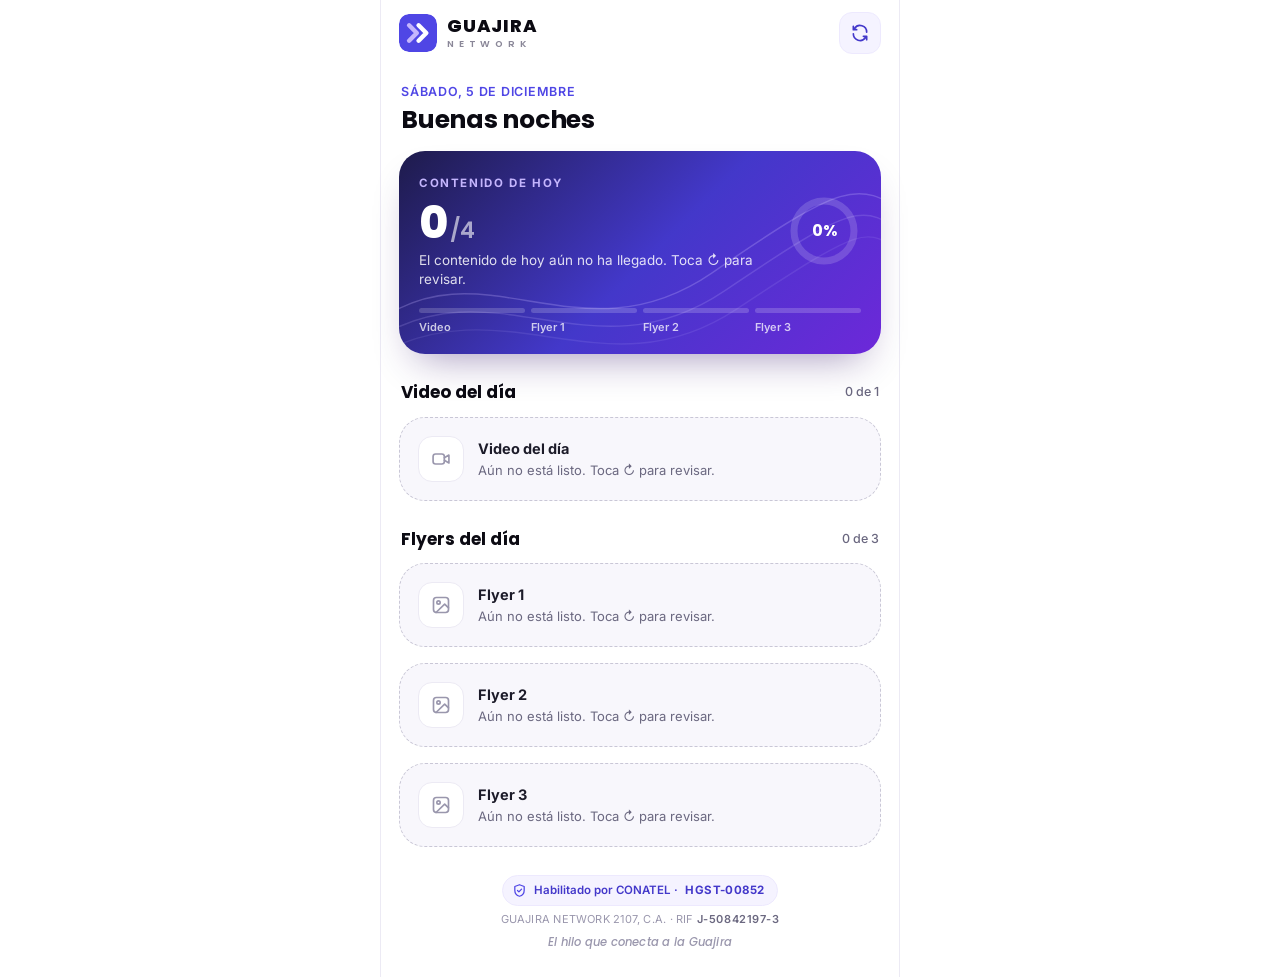
==== index.html @ 4c4a6039 "index.html" ====
<!DOCTYPE html>
<html lang="es">
<head>
<meta charset="utf-8">
<meta name="viewport" content="width=device-width, initial-scale=1, viewport-fit=cover">
<meta name="theme-color" content="#4F46E5">
<meta name="color-scheme" content="light">
<meta name="description" content="Centro de Contenido de Guajira Network: video y flyers del día listos para publicar en WhatsApp.">
<title>Guajira Network · Centro de Contenido</title>
<link rel="manifest" href="manifest.json">
<link rel="icon" type="image/png" href="icons/icon-192.png">
<link rel="apple-touch-icon" href="icons/icon-192.png">
<link rel="preconnect" href="https://fonts.googleapis.com">
<link rel="preconnect" href="https://fonts.gstatic.com" crossorigin>
<link href="https://fonts.googleapis.com/css2?family=Inter:wght@400;500;600;700&family=Poppins:wght@500;600;700;800&display=swap" rel="stylesheet">
<style>
:root{
  --indigo:#4F46E5;--indigo-700:#4338CA;--indigo-900:#1E1B4B;--morado:#6D28D9;
  --lila:#C4B5FD;--lila-50:#F5F3FF;--lila-100:#EDE9FE;--lila-200:#DDD6FE;
  --negro:#0B0A12;--tinta:#1C1B29;--gris:#6B6880;--gris-2:#9A97AD;--gris-3:#C9C7D6;
  --linea:#ECEAF4;--superficie:#F8F7FC;
  --ok:#15803D;--ok-50:#ECFDF3;--ok-200:#BBF7D0;--warn:#B45309;--warn-50:#FFF7E6;--warn-200:#FDE3B5;--err:#DC2626;
  --r-xl:26px;--r-lg:20px;--r-md:14px;
  --sombra:0 1px 2px rgba(17,12,46,.05),0 12px 28px -16px rgba(46,16,101,.22);
  --sombra-2:0 20px 40px -18px rgba(46,16,101,.45);
  --f-display:'Poppins',system-ui,-apple-system,'Segoe UI',Roboto,Arial,sans-serif;
  --f-text:'Inter',system-ui,-apple-system,'Segoe UI',Roboto,Arial,sans-serif;
  --safe-t:env(safe-area-inset-top,0px);--safe-b:env(safe-area-inset-bottom,0px);--ancho:520px;
}
*{box-sizing:border-box;margin:0;padding:0;-webkit-tap-highlight-color:transparent}
body{font-family:var(--f-text);font-size:15px;line-height:1.45;color:var(--tinta);background:#fff;-webkit-font-smoothing:antialiased;overscroll-behavior-y:none}
button{font:inherit;color:inherit;border:0;background:none;cursor:pointer}
img,video{display:block;max-width:100%}
.hidden{display:none!important}
svg.i{width:20px;height:20px;flex:none;fill:none;stroke:currentColor;stroke-width:2;stroke-linecap:round;stroke-linejoin:round}

/* Marca */
.marca{display:flex;align-items:center;gap:10px}
.marca>svg{width:38px;height:38px;flex:none;border-radius:10px}
.marca .wm{display:flex;flex-direction:column;line-height:1}
.marca .wm b{font-family:var(--f-display);font-weight:800;font-size:18px;letter-spacing:.045em;color:var(--negro)}
.marca .wm span{font-family:var(--f-display);font-weight:600;font-size:9.5px;letter-spacing:.5em;color:#8A8798;margin-top:4px}

/* Splash */
#splash{position:fixed;inset:0;display:grid;place-items:center;background:#fff;z-index:90;transition:opacity .35s}
#splash.fuera{opacity:0;pointer-events:none}
#splash .centro{display:flex;flex-direction:column;align-items:center;gap:26px}
#splash svg{width:76px;height:76px;border-radius:20px;box-shadow:var(--sombra-2);animation:latido 1.6s ease-in-out infinite}
.carga{width:120px;height:3px;border-radius:3px;background:var(--lila-100);overflow:hidden;position:relative}
.carga::after{content:"";position:absolute;inset:0;width:40%;border-radius:3px;background:linear-gradient(90deg,var(--indigo),var(--morado));animation:barrido 1.1s ease-in-out infinite}
@keyframes barrido{0%{transform:translateX(-100%)}100%{transform:translateX(260%)}}
@keyframes latido{0%,100%{transform:scale(1)}50%{transform:scale(1.04)}}

/* Shell */
.app{max-width:var(--ancho);margin:0 auto;min-height:100vh;min-height:100dvh;padding-bottom:calc(20px + var(--safe-b))}
.topbar{position:sticky;top:0;z-index:20;display:flex;align-items:center;justify-content:space-between;padding:12px 18px;padding-top:calc(var(--safe-t) + 12px);background:rgba(255,255,255,.88);backdrop-filter:saturate(160%) blur(14px);-webkit-backdrop-filter:saturate(160%) blur(14px);border-bottom:1px solid transparent;transition:border-color .2s}
.topbar.borde{border-bottom-color:var(--linea)}
.refrescar{width:42px;height:42px;border-radius:13px;display:grid;place-items:center;background:var(--lila-50);border:1px solid var(--lila-100);color:var(--indigo-700)}
.refrescar.girando svg{animation:giro .8s linear infinite}
.vista{padding:6px 18px 0}
.saludo{padding:10px 2px 16px}
.saludo .fecha{font-size:12.5px;font-weight:600;color:var(--indigo);letter-spacing:.06em;text-transform:uppercase}
.saludo h2{font-family:var(--f-display);font-weight:700;font-size:25px;line-height:1.2;color:var(--negro);margin-top:4px;letter-spacing:-.01em}
.sec-h{display:flex;align-items:center;justify-content:space-between;gap:12px;margin:26px 2px 12px}
.sec-h h3{font-family:var(--f-display);font-weight:700;font-size:17px;color:var(--negro)}
.sec-h small{font-size:12.5px;color:var(--gris);font-weight:500}

/* Píldoras */
.pill{display:inline-flex;align-items:center;gap:5px;height:26px;padding:0 10px;border-radius:999px;font-size:11.5px;font-weight:700;letter-spacing:.02em;white-space:nowrap}
.pill svg.i{width:13px;height:13px;stroke-width:2.6}
.pill.ok{background:var(--ok-50);color:var(--ok)}
.pill.pend{background:var(--warn-50);color:var(--warn)}

/* Hero */
.hero{position:relative;overflow:hidden;border-radius:var(--r-xl);padding:20px 20px 18px;color:#fff;background:linear-gradient(135deg,var(--indigo-900) 0%,var(--indigo-700) 52%,var(--morado) 100%);box-shadow:var(--sombra-2)}
.hero .hilos{position:absolute;inset:0;width:100%;height:100%;color:var(--lila);opacity:.28;pointer-events:none}
.hero-fila{position:relative;display:flex;align-items:center;justify-content:space-between;gap:16px}
.eyebrow{font-size:11.5px;font-weight:700;letter-spacing:.14em;text-transform:uppercase;color:var(--lila)}
.hero-num{display:block;font-family:var(--f-display);font-weight:800;font-size:44px;line-height:1;margin-top:8px;letter-spacing:-.02em}
.hero-num span{font-size:22px;font-weight:600;color:rgba(255,255,255,.6);margin-left:3px}
.hero-txt{display:block;font-size:13.5px;color:rgba(255,255,255,.85);margin-top:6px}
.anillo{width:74px;height:74px;flex:none;position:relative}
.anillo svg{width:100%;height:100%;transform:rotate(-90deg)}
.anillo circle{fill:none;stroke-width:7}
.anillo .base{stroke:rgba(255,255,255,.16)}
.anillo .prog{stroke:#fff;stroke-linecap:round;transition:stroke-dashoffset .6s cubic-bezier(.2,.8,.2,1)}
.anillo b{position:absolute;inset:0;display:grid;place-items:center;font-family:var(--f-display);font-size:16px;font-weight:700}
.segmentos{position:relative;display:grid;grid-template-columns:repeat(4,1fr);gap:6px;margin-top:18px}
.seg{display:flex;flex-direction:column;gap:7px}
.seg i{height:5px;border-radius:5px;background:rgba(255,255,255,.18)}
.seg.pend i{background:rgba(255,255,255,.55)}
.seg.ok i{background:#fff}
.seg span{font-size:11px;font-weight:600;color:rgba(255,255,255,.75);display:flex;align-items:center;gap:4px}
.seg.ok span{color:#fff}
.seg svg.i{width:12px;height:12px;stroke-width:3}

.aviso{display:flex;gap:11px;align-items:flex-start;margin-top:14px;padding:13px 14px;border-radius:var(--r-md);background:var(--warn-50);border:1px solid var(--warn-200);color:#7C4A03;font-size:13px}
.aviso svg.i{color:var(--warn);width:19px;height:19px;margin-top:1px}
.aviso b{display:block;color:#5C3702;font-size:13.5px}

/* Piezas */
.pieza{background:#fff;border:1px solid var(--linea);border-radius:var(--r-xl);box-shadow:var(--sombra);overflow:hidden}
.pieza+.pieza,.vacia+.pieza,.pieza+.vacia,.vacia+.vacia{margin-top:16px}
.pieza-h{display:flex;align-items:center;justify-content:space-between;gap:10px;padding:12px 14px 12px 16px;border-bottom:1px solid var(--linea)}
.pieza-h .tag{display:inline-flex;align-items:center;gap:8px;font-family:var(--f-display);font-weight:700;font-size:14.5px;color:var(--negro)}
.pieza-h .tag svg.i{width:17px;height:17px;color:var(--indigo)}
.pieza-h .tag>span{display:flex;flex-direction:column;line-height:1.2}
.pieza-h .tag small{font-family:var(--f-text);font-weight:500;font-size:11.5px;color:var(--gris-2);margin-top:2px}
.media{position:relative;display:block;width:100%;background:var(--superficie);cursor:zoom-in;overflow:hidden;aspect-ratio:4/5}
.media.video{background:radial-gradient(120% 90% at 50% 0%,#2A2550 0%,var(--negro) 70%)}
.media .marco{position:absolute;inset:0;display:flex;align-items:center;justify-content:center}
.media.flyer img{width:100%;height:100%;object-fit:contain}
.media.video .marco{padding:16px}
.media.video video{height:100%;width:auto;max-width:100%;aspect-ratio:9/16;object-fit:cover;border-radius:14px;box-shadow:0 16px 40px -14px rgba(0,0,0,.8);background:#000}
.media .play{position:absolute;left:50%;top:50%;transform:translate(-50%,-50%);width:66px;height:66px;border-radius:50%;display:grid;place-items:center;background:rgba(255,255,255,.18);backdrop-filter:blur(10px);-webkit-backdrop-filter:blur(10px);border:1.5px solid rgba(255,255,255,.45)}
.media .play svg{width:26px;height:26px;fill:#fff;margin-left:4px}
.cuerpo{padding:16px}
.texto-sug{display:flex;gap:12px;align-items:flex-start;padding:12px 12px 12px 14px;border-radius:var(--r-md);background:var(--superficie);border:1px solid var(--linea);margin-bottom:14px}
.texto-sug div{flex:1;min-width:0}
.texto-sug small{display:block;font-size:10.5px;font-weight:700;letter-spacing:.12em;text-transform:uppercase;color:var(--gris-2);margin-bottom:3px}
.texto-sug p{font-size:13.5px;white-space:pre-line;display:-webkit-box;-webkit-line-clamp:2;-webkit-box-orient:vertical;overflow:hidden}
.texto-sug button{flex:none;display:inline-flex;align-items:center;gap:5px;height:32px;padding:0 10px;border-radius:9px;background:#fff;border:1px solid var(--linea);font-size:12.5px;font-weight:600;color:var(--indigo)}
.texto-sug button svg.i{width:15px;height:15px}
.calidad{display:flex;align-items:center;gap:6px;margin-top:10px;font-size:11.5px;color:var(--gris-2);justify-content:center}
.calidad svg.i{width:14px;height:14px;color:var(--ok)}
.vacia{display:flex;align-items:center;gap:14px;padding:18px;border:1.5px dashed var(--gris-3);border-radius:var(--r-xl);background:var(--superficie)}
.vacia .ic{width:46px;height:46px;flex:none;border-radius:14px;display:grid;place-items:center;background:#fff;border:1px solid var(--linea);color:var(--gris-2)}
.vacia strong{display:block;font-size:14.5px}
.vacia p{font-size:13px;color:var(--gris);margin-top:2px}

/* Botones */
.btn{display:inline-flex;align-items:center;justify-content:center;gap:9px;height:50px;padding:0 16px;border-radius:var(--r-md);font-weight:600;font-size:15px;transition:transform .12s,opacity .2s;white-space:nowrap;user-select:none}
.btn:active{transform:scale(.98)}
.btn[disabled]{opacity:.6;pointer-events:none}
.btn-wa{width:100%;background:linear-gradient(135deg,var(--indigo) 0%,var(--morado) 100%);color:#fff;box-shadow:0 10px 22px -12px rgba(79,70,229,.8)}
.btn-wa .wa{width:22px;height:22px;border-radius:50%;background:#fff;display:grid;place-items:center}
.btn-wa .wa svg{width:14px;height:14px;fill:#25D366}
.btn-sec{background:#fff;border:1.5px solid var(--linea);height:46px;font-size:14px}
.btn-sec svg.i{width:18px;height:18px;color:var(--indigo)}
.btn-ok{background:var(--ok-50);border-color:var(--ok-200);color:var(--ok)}
.btn-ok svg.i{color:var(--ok)}
.acciones-sec{display:grid;grid-template-columns:1fr 1fr;gap:10px;margin-top:10px}
.giro{width:18px;height:18px;border:2.5px solid currentColor;border-right-color:transparent;border-radius:50%;animation:giro .7s linear infinite}
@keyframes giro{to{transform:rotate(360deg)}}

/* Pie legal */
.legal{text-align:center;padding:28px 8px 6px;display:flex;flex-direction:column;align-items:center;gap:6px}
.conatel{display:inline-flex;align-items:center;gap:7px;padding:6px 12px 6px 9px;border-radius:999px;background:var(--lila-50);border:1px solid var(--lila-100);color:var(--indigo-700);font-size:11.5px;font-weight:600}
.conatel svg.i{width:15px;height:15px;color:var(--indigo)}
.conatel b{font-weight:700;letter-spacing:.04em}
.legal p{font-size:11px;color:var(--gris-2);letter-spacing:.02em}
.legal p b{color:var(--gris);font-weight:600;letter-spacing:.05em}
.legal .slogan{font-family:var(--f-display);font-style:italic;font-weight:500;font-size:11.5px}

/* Visor */
.visor{position:fixed;inset:0;z-index:60;background:#05040A;display:flex;flex-direction:column}
.visor-top{display:flex;align-items:center;gap:12px;padding:12px 14px;padding-top:calc(var(--safe-t) + 12px);color:#fff}
.visor-top button{width:42px;height:42px;border-radius:12px;display:grid;place-items:center;background:rgba(255,255,255,.1)}
.visor-top strong{display:block;font-size:15px;font-weight:600}
.visor-top span{font-size:12px;color:rgba(255,255,255,.6)}
.visor-media{flex:1;min-height:0;display:grid;place-items:center;padding:6px 14px}
.visor-media img,.visor-media video{max-width:100%;max-height:100%;border-radius:14px;object-fit:contain}
.visor-acc{padding:14px 16px calc(var(--safe-b) + 16px);display:flex;flex-direction:column;max-width:var(--ancho);width:100%;margin:0 auto}
.visor-acc .btn-sec{background:rgba(255,255,255,.08);border-color:rgba(255,255,255,.14);color:#fff}
.visor-acc .btn-sec svg.i{color:var(--lila)}
.visor-acc .btn-ok{background:rgba(22,163,74,.16);border-color:rgba(74,222,128,.35);color:#86EFAC}
.visor-acc .btn-ok svg.i{color:#86EFAC}

/* Toast */
.toast{position:fixed;left:50%;bottom:calc(var(--safe-b) + 24px);transform:translate(-50%,20px);z-index:80;width:calc(100% - 32px);max-width:440px;display:flex;align-items:center;gap:12px;padding:13px 14px 13px 16px;border-radius:16px;background:var(--negro);color:#fff;font-size:13.5px;line-height:1.4;box-shadow:0 20px 40px -14px rgba(0,0,0,.5);opacity:0;pointer-events:none;transition:opacity .25s,transform .25s}
.toast.ver{opacity:1;transform:translate(-50%,0);pointer-events:auto}
.toast.alto{bottom:calc(var(--safe-b) + 170px)}
.toast .ic{width:28px;height:28px;flex:none;border-radius:9px;display:grid;place-items:center;background:rgba(196,181,253,.16);color:var(--lila)}
.toast.error .ic{background:rgba(248,113,113,.16);color:#FCA5A5}
.toast .ic svg.i{width:16px;height:16px}
.toast p{flex:1}
.toast button{flex:none;height:34px;padding:0 12px;border-radius:10px;background:#fff;color:var(--negro);font-weight:700;font-size:12.5px}
@media (min-width:560px){.app{border-left:1px solid var(--linea);border-right:1px solid var(--linea)}}
</style>
</head>
<body>

<div id="splash"><div class="centro"><span id="splashLogo"></span><div class="carga"></div></div></div>

<section id="app" class="app">
  <header class="topbar" id="topbar"><div id="topMarca"></div><button class="refrescar" id="btnRefrescar" data-action="refrescar" aria-label="Actualizar"><svg class="i"><use href="#i-cambiar"/></svg></button></header>
  <main id="vista" class="vista"></main>
</section>

<div id="visor" class="visor hidden" role="dialog" aria-modal="true"></div>
<div id="toast" class="toast" role="status" aria-live="polite"></div>

<svg width="0" height="0" style="position:absolute" aria-hidden="true">
  <symbol id="i-descargar" viewBox="0 0 24 24"><path d="M12 4v12M7 11l5 5 5-5"/><path d="M4 15v3a3 3 0 0 0 3 3h10a3 3 0 0 0 3-3v-3"/></symbol>
  <symbol id="i-copiar" viewBox="0 0 24 24"><rect x="8" y="8" width="13" height="13" rx="3"/><path d="M16 8V6a3 3 0 0 0-3-3H6a3 3 0 0 0-3 3v7a3 3 0 0 0 3 3h2"/></symbol>
  <symbol id="i-check" viewBox="0 0 24 24"><path d="m5 12.5 4.5 4.5L19 7.5"/></symbol>
  <symbol id="i-check-c" viewBox="0 0 24 24"><circle cx="12" cy="12" r="9"/><path d="m8 12.3 2.8 2.8L16.2 9.6"/></symbol>
  <symbol id="i-circulo" viewBox="0 0 24 24"><circle cx="12" cy="12" r="9"/></symbol>
  <symbol id="i-video" viewBox="0 0 24 24"><rect x="2.5" y="6" width="13.5" height="12" rx="3"/><path d="m16 10.5 5.5-3.2v9.4L16 13.5"/></symbol>
  <symbol id="i-imagen" viewBox="0 0 24 24"><rect x="3" y="3" width="18" height="18" rx="3.5"/><circle cx="9" cy="9" r="2"/><path d="m21 15.5-4.6-4.6L6 21"/></symbol>
  <symbol id="i-x" viewBox="0 0 24 24"><path d="M6 6l12 12M18 6 6 18"/></symbol>
  <symbol id="i-escudo" viewBox="0 0 24 24"><path d="M12 2.8 4.5 5.6v5.8c0 4.7 3.2 8.6 7.5 9.8 4.3-1.2 7.5-5.1 7.5-9.8V5.6L12 2.8Z"/><path d="m8.8 12 2.2 2.2 4.3-4.4"/></symbol>
  <symbol id="i-cambiar" viewBox="0 0 24 24"><path d="M20 11a8 8 0 0 0-14.6-4.5L4 8M4 4v4h4M4 13a8 8 0 0 0 14.6 4.5L20 16M20 20v-4h-4"/></symbol>
  <symbol id="i-alerta" viewBox="0 0 24 24"><path d="M12 3.5 2.5 20h19L12 3.5Z"/><path d="M12 10v4.5M12 17.4v.2"/></symbol>
  <symbol id="i-hd" viewBox="0 0 24 24"><rect x="3" y="5" width="18" height="14" rx="3"/><path d="M7 9v6M7 12h3.5M10.5 9v6M14 9v6h1.5a3 3 0 0 0 0-6H14Z"/></symbol>
</svg>

<script>
/* ═══════════════════════════════════════════════════════════════════════════
   GUAJIRA NETWORK · CENTRO DE CONTENIDO
   Cada día sube a la carpeta  contenido/  (junto a este index.html) estos archivos,
   SIEMPRE con el mismo nombre, para que reemplacen a los del día anterior:

       video.mp4     → video del día
       flyer1.jpg    → flyer 1   (también vale .png)
       flyer2.jpg    → flyer 2
       flyer3.jpg    → flyer 3
       texto.txt     → (opcional) texto para la descripción del estado

   La app los muestra tal cual y los descarga/comparte en su calidad ORIGINAL.
   ═══════════════════════════════════════════════════════════════════════════ */
const CARPETA = "contenido/";
const TZ = "America/Caracas";
const EMPRESA = { razon: "GUAJIRA NETWORK 2107, C.A.", rif: "J-50842197-3", conatel: "HGST-00852", slogan: "El hilo que conecta a la Guajira" };
const SLOTS = [
  { id: "video",  tipo: "video", nombre: "Video del día", corto: "Video",   archivos: ["video.mp4", "video.MP4", "video.mov"] },
  { id: "flyer1", tipo: "flyer", nombre: "Flyer 1",       corto: "Flyer 1", archivos: ["flyer1.jpg", "flyer1.jpeg", "flyer1.png", "flyer1.JPG", "flyer1.PNG"] },
  { id: "flyer2", tipo: "flyer", nombre: "Flyer 2",       corto: "Flyer 2", archivos: ["flyer2.jpg", "flyer2.jpeg", "flyer2.png", "flyer2.JPG", "flyer2.PNG"] },
  { id: "flyer3", tipo: "flyer", nombre: "Flyer 3",       corto: "Flyer 3", archivos: ["flyer3.jpg", "flyer3.jpeg", "flyer3.png", "flyer3.JPG", "flyer3.PNG"] }
];
const TEXTO_BASE =
`🌐 *Guajira Network*
_El hilo que conecta a la Guajira_

📲 Atención al cliente: 0424-4825404
🛠️ Soporte e instalación: 0414-3666377
📍 San Rafael de El Moján
📸 IG: @guajiranetwork`;

/* ───────── Marca ───────── */
const LOGO = (s = 38) => `<svg width="${s}" height="${s}" viewBox="0 0 64 64" role="img" aria-label="Guajira Network"><rect width="64" height="64" rx="16" fill="#4F46E5"/><path d="M17 19l13 13-13 13" fill="none" stroke="#C4B5FD" stroke-width="7.5" stroke-linecap="round" stroke-linejoin="round"/><path d="M33 19l13 13-13 13" fill="none" stroke="#FFFFFF" stroke-width="7.5" stroke-linecap="round" stroke-linejoin="round"/></svg>`;
const MARCA = () => `<div class="marca">${LOGO()}<div class="wm"><b>GUAJIRA</b><span>NETWORK</span></div></div>`;
const HILOS = `<svg class="hilos" viewBox="0 0 400 200" preserveAspectRatio="none" aria-hidden="true"><g fill="none" stroke="currentColor" stroke-width="1.4"><path d="M-20 170C70 90 150 210 260 120S380 30 420 60"/><path d="M-20 186C80 110 160 226 270 138S384 52 420 82" opacity=".7"/><path d="M-20 202C90 130 170 242 280 156S388 74 420 104" opacity=".45"/></g></svg>`;
const ic = n => `<svg class="i"><use href="#i-${n}"/></svg>`;
const LEGAL = `<footer class="legal"><span class="conatel">${ic("escudo")}Habilitado por CONATEL · <b>${EMPRESA.conatel}</b></span><p>${EMPRESA.razon} · RIF <b>${EMPRESA.rif}</b></p><p class="slogan">${EMPRESA.slogan}</p></footer>`;
const WA = `<span class="wa"><svg viewBox="0 0 24 24"><path d="M12 2a10 10 0 0 0-8.6 15.1L2 22l5-1.3A10 10 0 1 0 12 2Zm5.8 14.1c-.2.7-1.4 1.3-2 1.4-.5.1-1.2.1-1.9-.1a17 17 0 0 1-1.7-.6 13.4 13.4 0 0 1-5.1-4.5c-.4-.5-1-1.5-1-2.8 0-1.3.7-2 1-2.3.2-.3.5-.3.7-.3h.5c.2 0 .4 0 .6.5l.8 2c.1.2.1.4 0 .5l-.3.5-.4.4c-.1.1-.3.3-.1.6.2.3.7 1.2 1.6 2a7.3 7.3 0 0 0 2.3 1.4c.3.1.5.1.6-.1l.9-1.1c.2-.3.4-.2.6-.1l1.9.9c.3.1.5.2.5.3.1.1.1.7-.1 1.3Z"/></svg></span>`;

/* ───────── Utilidades ───────── */
const $ = s => document.querySelector(s);
const esc = s => String(s ?? "").replace(/[&<>"']/g, c => ({ "&": "&amp;", "<": "&lt;", ">": "&gt;", '"': "&quot;", "'": "&#39;" }[c]));
const waFormato = t => esc(t).replace(/\*([^*\n]+)\*/g, "<b>$1</b>").replace(/(^|\s)_([^_\n]+)_/g, "$1<i>$2</i>");
const cap = s => s ? s[0].toUpperCase() + s.slice(1) : s;
const diaDe = d => new Intl.DateTimeFormat("en-CA", { timeZone: TZ, year: "numeric", month: "2-digit", day: "2-digit" }).format(d);
const hoyISO = () => diaDe(new Date());
const fechaLarga = d => cap(new Intl.DateTimeFormat("es-VE", { timeZone: TZ, weekday: "long", day: "numeric", month: "long" }).format(d));
const hora = ms => new Intl.DateTimeFormat("es-VE", { timeZone: TZ, hour: "numeric", minute: "2-digit" }).format(new Date(ms));
const horaTZ = () => Number(new Intl.DateTimeFormat("en-US", { timeZone: TZ, hour: "numeric", hourCycle: "h23" }).format(new Date()));
const saludo = () => { const h = horaTZ(); return h < 12 ? "Buenos días" : h < 19 ? "Buenas tardes" : "Buenas noches"; };
const dur = s => s ? Math.floor(s / 60) + ":" + String(Math.round(s % 60)).padStart(2, "0") : "";
const peso = b => !b ? "" : b > 1048576 ? (b / 1048576).toFixed(1).replace(".", ",") + " MB" : Math.round(b / 1024) + " KB";

/* ───────── Estado ───────── */
const S = { dia: hoyISO(), piezas: {}, texto: TEXTO_BASE, cargando: false, ocupado: {}, visor: null, listo: false };

/* "Publicado" se guarda en el teléfono solo por hoy; si subes un archivo nuevo, vuelve a "por publicar" */
const claveDia = () => "gn_publicado_" + S.dia;
const leerPub = () => { try { return JSON.parse(localStorage.getItem(claveDia())) || {}; } catch { return {}; } };
function guardarPub(m) { try { Object.keys(localStorage).filter(k => k.startsWith("gn_publicado_") && k !== claveDia()).forEach(k => localStorage.removeItem(k)); localStorage.setItem(claveDia(), JSON.stringify(m)); } catch {} }
const firma = p => p ? `${p.archivo}|${p.modificado || ""}|${p.bytes || ""}` : "";
const publicadoEn = p => { const r = leerPub()[p.slot]; return r && r.firma === firma(p) ? r.t : null; };

/* ───────── Carga del contenido ───────── */
async function buscarArchivo(slot) {
  const v = Date.now();
  for (const nombre of slot.archivos) {
    const url = `${CARPETA}${nombre}?v=${v}`;
    try {
      const r = await fetch(url, { method: "HEAD", cache: "no-store" });
      if (!r.ok) continue;
      const lm = r.headers.get("last-modified"), len = r.headers.get("content-length");
      return { slot: slot.id, tipo: slot.tipo, archivo: nombre, url, mime: r.headers.get("content-type") || "", modificado: lm ? Date.parse(lm) : null, bytes: len ? +len : null };
    } catch {}
  }
  return null;
}
async function cargar(aviso) {
  if (S.cargando) return; S.cargando = true; $("#btnRefrescar").classList.add("girando");
  S.dia = hoyISO();
  const [piezas, texto] = await Promise.all([
    Promise.all(SLOTS.map(buscarArchivo)),
    fetch(`${CARPETA}texto.txt?v=${Date.now()}`, { cache: "no-store" }).then(r => r.ok ? r.text() : "").catch(() => "")
  ]);
  const antes = SLOTS.map(s => firma(S.piezas[s.id])).join();
  S.piezas = Object.fromEntries(SLOTS.map((s, i) => [s.id, piezas[i]]));
  S.texto = texto.trim() || TEXTO_BASE;
  S.cargando = false; $("#btnRefrescar").classList.remove("girando");
  const cambio = antes !== SLOTS.map(s => firma(S.piezas[s.id])).join();
  if (cambio || !S.listo) render();
  if (aviso) toast(cambio ? "Hay contenido nuevo." : "Ya tienes lo más reciente.");
  if (!S.listo) { S.listo = true; $("#splash").classList.add("fuera"); }
}

/* ───────── Render ───────── */
function render() {
  const p = S.piezas, disp = SLOTS.filter(s => p[s.id]), pub = disp.filter(s => publicadoEn(p[s.id]));
  const circ = 2 * Math.PI * 30, off = circ * (1 - pub.length / 4);
  // ¿El contenido es de hoy? (según la fecha en que se subió)
  const fechas = disp.map(s => p[s.id].modificado).filter(Boolean);
  const ultima = fechas.length ? Math.max(...fechas) : null;
  const viejo = ultima && diaDe(new Date(ultima)) < S.dia;
  const msg = !disp.length ? "El contenido de hoy aún no ha llegado. Toca ↻ para revisar."
    : pub.length === 4 ? "¡Todo publicado! Excelente trabajo."
    : disp.length < 4 ? `${disp.length} de 4 piezas disponibles`
    : `Faltan ${4 - pub.length} por publicar en los estados`;
  $("#vista").innerHTML = `
    <div class="saludo"><p class="fecha">${fechaLarga(new Date())}</p><h2>${saludo()}</h2></div>
    <section class="hero">${HILOS}
      <div class="hero-fila"><div><span class="eyebrow">Contenido de hoy</span><strong class="hero-num">${pub.length}<span>/4</span></strong><span class="hero-txt">${msg}</span></div>
      <div class="anillo"><svg viewBox="0 0 74 74"><circle class="base" cx="37" cy="37" r="30"/><circle class="prog" cx="37" cy="37" r="30" stroke-dasharray="${circ}" stroke-dashoffset="${off}"/></svg><b>${Math.round(pub.length / 4 * 100)}%</b></div></div>
      <div class="segmentos">${SLOTS.map(s => { const st = p[s.id] ? (publicadoEn(p[s.id]) ? "ok" : "pend") : ""; return `<div class="seg ${st}"><i></i><span>${st === "ok" ? ic("check") : ""}${s.corto}</span></div>`; }).join("")}</div>
    </section>
    ${viejo ? `<div class="aviso">${ic("alerta")}<div><b>Todavía no llega el contenido de hoy</b>Esto se subió el ${fechaLarga(new Date(ultima)).toLowerCase()}. Toca ↻ en un rato para revisar.</div></div>` : ""}
    <div class="sec-h"><h3>Video del día</h3><small>${p.video ? "1 de 1" : "0 de 1"}</small></div>
    ${p.video ? pieza(p.video) : vacia(SLOTS[0])}
    <div class="sec-h"><h3>Flyers del día</h3><small>${SLOTS.slice(1).filter(s => p[s.id]).length} de 3</small></div>
    ${SLOTS.slice(1).map(s => p[s.id] ? pieza(p[s.id]) : vacia(s)).join("")}
    ${LEGAL}`;
  // Medidas reales (para mostrar resolución y duración)
  document.querySelectorAll("[data-medir]").forEach(el => {
    const id = el.dataset.medir, set = () => { const pz = S.piezas[id]; if (!pz) return; const w = el.naturalWidth || el.videoWidth, h = el.naturalHeight || el.videoHeight; if (w) { pz.ancho = w; pz.alto = h; } if (el.duration) pz.duracion = el.duration; const m = document.getElementById("meta-" + id); if (m) m.textContent = metaTexto(pz); if (pz.tipo === "flyer" && w) el.closest(".media").style.aspectRatio = Math.max(w / h, .8); };
    if (el.tagName === "IMG") { el.complete ? set() : el.addEventListener("load", set, { once: true }); }
    else { const vista = () => { set(); if (el.currentTime < .1 && el.duration) el.currentTime = Math.min(2.6, el.duration / 3); }; el.readyState >= 1 ? vista() : el.addEventListener("loadedmetadata", vista, { once: true }); }
  });
}
const metaTexto = p => [p.ancho ? `${p.ancho}×${p.alto}` : "", p.duracion ? dur(p.duracion) : "", peso(p.bytes)].filter(Boolean).join(" · ");
function pieza(p) {
  const s = SLOTS.find(x => x.id === p.slot), t = publicadoEn(p), ocup = S.ocupado[p.slot];
  const media = p.tipo === "video"
    ? `<video data-medir="${p.slot}" src="${esc(p.url)}#t=2.6" muted playsinline preload="metadata"></video><span class="play"><svg viewBox="0 0 24 24"><path d="M7 4.5v15l13-7.5z"/></svg></span>`
    : `<img data-medir="${p.slot}" src="${esc(p.url)}" alt="${s.nombre}">`;
  return `<article class="pieza">
    <div class="pieza-h"><span class="tag">${ic(p.tipo === "video" ? "video" : "imagen")}<span>${p.tipo === "video" ? "Video" : s.nombre}<small id="meta-${p.slot}">${metaTexto(p)}</small></span></span>
      ${t ? `<span class="pill ok">${ic("check")}Publicado · ${hora(t)}</span>` : `<span class="pill pend">Por publicar</span>`}</div>
    <div class="media ${p.tipo}" data-action="ver" data-slot="${p.slot}" role="button" aria-label="Ver ${s.nombre} en grande"><div class="marco">${media}</div></div>
    <div class="cuerpo">
      <div class="texto-sug"><div><small>Texto para el estado</small><p>${waFormato(S.texto)}</p></div><button data-action="copiar">${ic("copiar")}Copiar</button></div>
      ${botones(p, ocup, t)}
      <p class="calidad">${ic("hd")}Se descarga en calidad original, sin compresión</p>
    </div></article>`;
}
const botones = (p, ocup, t) => `<button class="btn btn-wa" data-action="compartir" data-slot="${p.slot}" ${ocup ? "disabled" : ""}>${ocup === "compartir" ? `<span class="giro"></span>Preparando ${p.tipo === "video" ? "video" : "imagen"}…` : `${WA}Compartir en WhatsApp`}</button>
  <div class="acciones-sec"><button class="btn btn-sec" data-action="descargar" data-slot="${p.slot}" ${ocup ? "disabled" : ""}>${ocup === "descargar" ? `<span class="giro"></span>Descargando…` : `${ic("descargar")}Descargar`}</button>
  <button class="btn btn-sec ${t ? "btn-ok" : ""}" data-action="publicado" data-slot="${p.slot}">${ic(t ? "check-c" : "circulo")}${t ? "Publicado" : "Marcar publicado"}</button></div>`;
const vacia = s => `<div class="vacia"><span class="ic">${ic(s.tipo === "video" ? "video" : "imagen")}</span><div><strong>${s.nombre}</strong><p>Aún no está listo. Toca ↻ para revisar.</p></div></div>`;

/* ───────── Acciones ───────── */
async function copiarTexto(t) {
  try { await navigator.clipboard.writeText(t); return true; }
  catch { const a = document.createElement("textarea"); a.value = t; a.style.cssText = "position:fixed;opacity:0"; document.body.appendChild(a); a.select(); let ok = false; try { ok = document.execCommand("copy"); } catch {} a.remove(); return ok; }
}
/* Descarga el archivo ORIGINAL, byte por byte, sin recomprimir */
async function archivoOriginal(p) {
  const r = await fetch(p.url, { cache: "no-store" });
  if (!r.ok) throw new Error("HTTP " + r.status);
  const blob = await r.blob();
  const ext = p.archivo.split(".").pop().toLowerCase();
  const type = blob.type || p.mime || (p.tipo === "video" ? "video/mp4" : ext === "png" ? "image/png" : "image/jpeg");
  return new File([blob], `GuajiraNetwork_${S.dia}_${p.slot}.${ext}`, { type });
}
function guardarEnTelefono(file) { const u = URL.createObjectURL(file), a = document.createElement("a"); a.href = u; a.download = file.name; document.body.appendChild(a); a.click(); a.remove(); setTimeout(() => URL.revokeObjectURL(u), 60000); }
function ocupar(slot, que) { if (que) S.ocupado[slot] = que; else delete S.ocupado[slot]; render(); pintarVisorAcciones(); }

async function compartir(p) {
  await copiarTexto(S.texto);
  ocupar(p.slot, "compartir");
  try {
    const file = await archivoOriginal(p);
    if (navigator.canShare?.({ files: [file] })) {
      ocupar(p.slot);
      await navigator.share({ files: [file], text: S.texto });
      if (!publicadoEn(p)) toast("El texto quedó copiado: pégalo como descripción del estado.", { accion: "Ya lo publiqué", fn: () => marcar(p, true), ms: 7000 });
      return;
    }
    guardarEnTelefono(file);
    toast("Guardado en tu teléfono y texto copiado. Abre WhatsApp › Estados y elígelo de tu galería.", { ms: 7000 });
  } catch (e) {
    if (e.name === "AbortError") return;
    console.error(e); window.open(p.url, "_blank");
    toast("Se abrió el archivo: mantén presionado para guardarlo. El texto ya está copiado.", { ms: 7000 });
  } finally { if (S.ocupado[p.slot]) ocupar(p.slot); }
}
async function descargar(p) {
  ocupar(p.slot, "descargar");
  try { guardarEnTelefono(await archivoOriginal(p)); toast(`${p.tipo === "video" ? "Video" : "Flyer"} guardado en calidad original.`); }
  catch (e) { console.error(e); window.open(p.url, "_blank"); toast("Se abrió el archivo: mantén presionado para guardarlo.", { ms: 6000 }); }
  finally { ocupar(p.slot); }
}
function marcar(p, valor) {
  const m = leerPub();
  if (valor) m[p.slot] = { t: Date.now(), firma: firma(p) }; else delete m[p.slot];
  guardarPub(m); render(); pintarVisorAcciones();
  toast(valor ? "Marcado como publicado." : "Marcado como pendiente.");
}

/* ───────── Visor ───────── */
function abrirVisor(p) {
  S.visor = p.slot;
  const s = SLOTS.find(x => x.id === p.slot);
  $("#visor").innerHTML = `<div class="visor-top"><button data-action="cerrarVisor" aria-label="Cerrar">${ic("x")}</button><div><strong>${s.nombre}</strong><span>${fechaLarga(new Date())}</span></div></div>
    <div class="visor-media">${p.tipo === "video" ? `<video src="${esc(p.url)}" controls autoplay playsinline></video>` : `<img src="${esc(p.url)}" alt="${s.nombre}">`}</div><div class="visor-acc"></div>`;
  pintarVisorAcciones();
  $("#visor").classList.remove("hidden"); document.body.style.overflow = "hidden";
  history.pushState({ visor: 1 }, "");
}
function pintarVisorAcciones() { const p = S.visor && S.piezas[S.visor]; const c = $("#visor .visor-acc"); if (p && c) c.innerHTML = botones(p, S.ocupado[p.slot], publicadoEn(p)); }
function cerrarVisor(desdeAtras) { if (!S.visor) return; $("#visor video")?.pause(); $("#visor").classList.add("hidden"); $("#visor").innerHTML = ""; document.body.style.overflow = ""; S.visor = null; if (!desdeAtras) history.back(); }

/* ───────── Toast ───────── */
function toast(msg, { error = false, accion, fn, ms = 3600 } = {}) {
  const t = $("#toast");
  t.className = "toast" + (error ? " error" : "") + (S.visor ? " alto" : "");
  t.innerHTML = `<span class="ic">${ic(error ? "alerta" : "check")}</span><p>${esc(msg)}</p>${accion ? `<button>${esc(accion)}</button>` : ""}`;
  if (accion) t.querySelector("button").onclick = () => { t.classList.remove("ver"); fn?.(); };
  requestAnimationFrame(() => t.classList.add("ver"));
  clearTimeout(toast.t); toast.t = setTimeout(() => t.classList.remove("ver"), ms);
}

/* ───────── Eventos ───────── */
document.addEventListener("click", async e => {
  const b = e.target.closest("[data-action]"); if (!b) return;
  const p = b.dataset.slot ? S.piezas[b.dataset.slot] : null;
  switch (b.dataset.action) {
    case "ver": if (p) abrirVisor(p); break;
    case "cerrarVisor": cerrarVisor(); break;
    case "compartir": if (p) compartir(p); break;
    case "descargar": if (p) descargar(p); break;
    case "publicado": if (p) marcar(p, !publicadoEn(p)); break;
    case "copiar": toast((await copiarTexto(S.texto)) ? "Texto copiado. Pégalo en la descripción del estado." : "No se pudo copiar el texto.", { error: false }); break;
    case "refrescar": cargar(true); break;
  }
});
window.addEventListener("popstate", () => cerrarVisor(true));
window.addEventListener("scroll", () => $("#topbar").classList.toggle("borde", scrollY > 6), { passive: true });
document.addEventListener("visibilitychange", () => { if (!document.hidden && S.listo) cargar(false); });
setInterval(() => { if (!document.hidden) { if (hoyISO() !== S.dia) { S.piezas = {}; render(); } cargar(false); } }, 5 * 60 * 1000);

/* ───────── Arranque ───────── */
$("#splashLogo").innerHTML = LOGO(76);
$("#topMarca").innerHTML = MARCA();
cargar(false);
if ("serviceWorker" in navigator && (location.protocol === "https:" || location.hostname === "localhost")) navigator.serviceWorker.register("sw.js").catch(() => {});
</script>
</body>
</html>
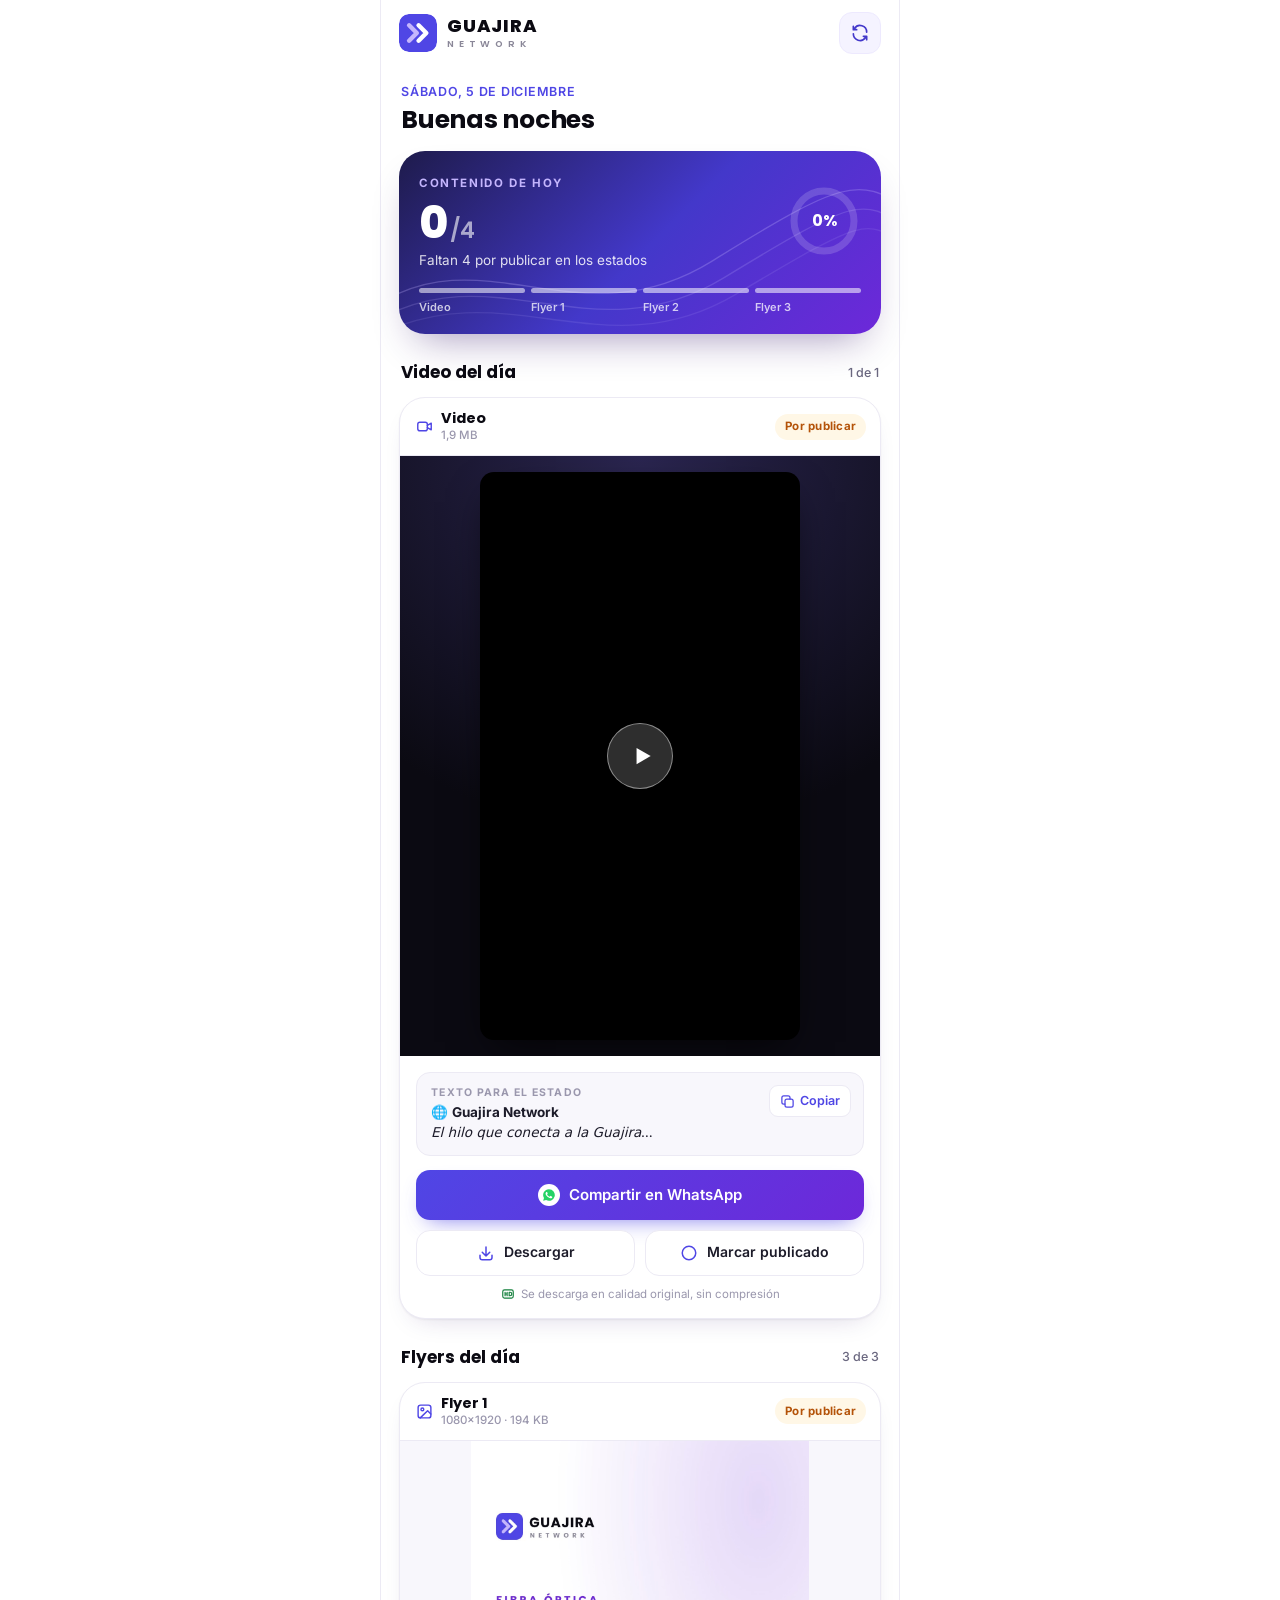
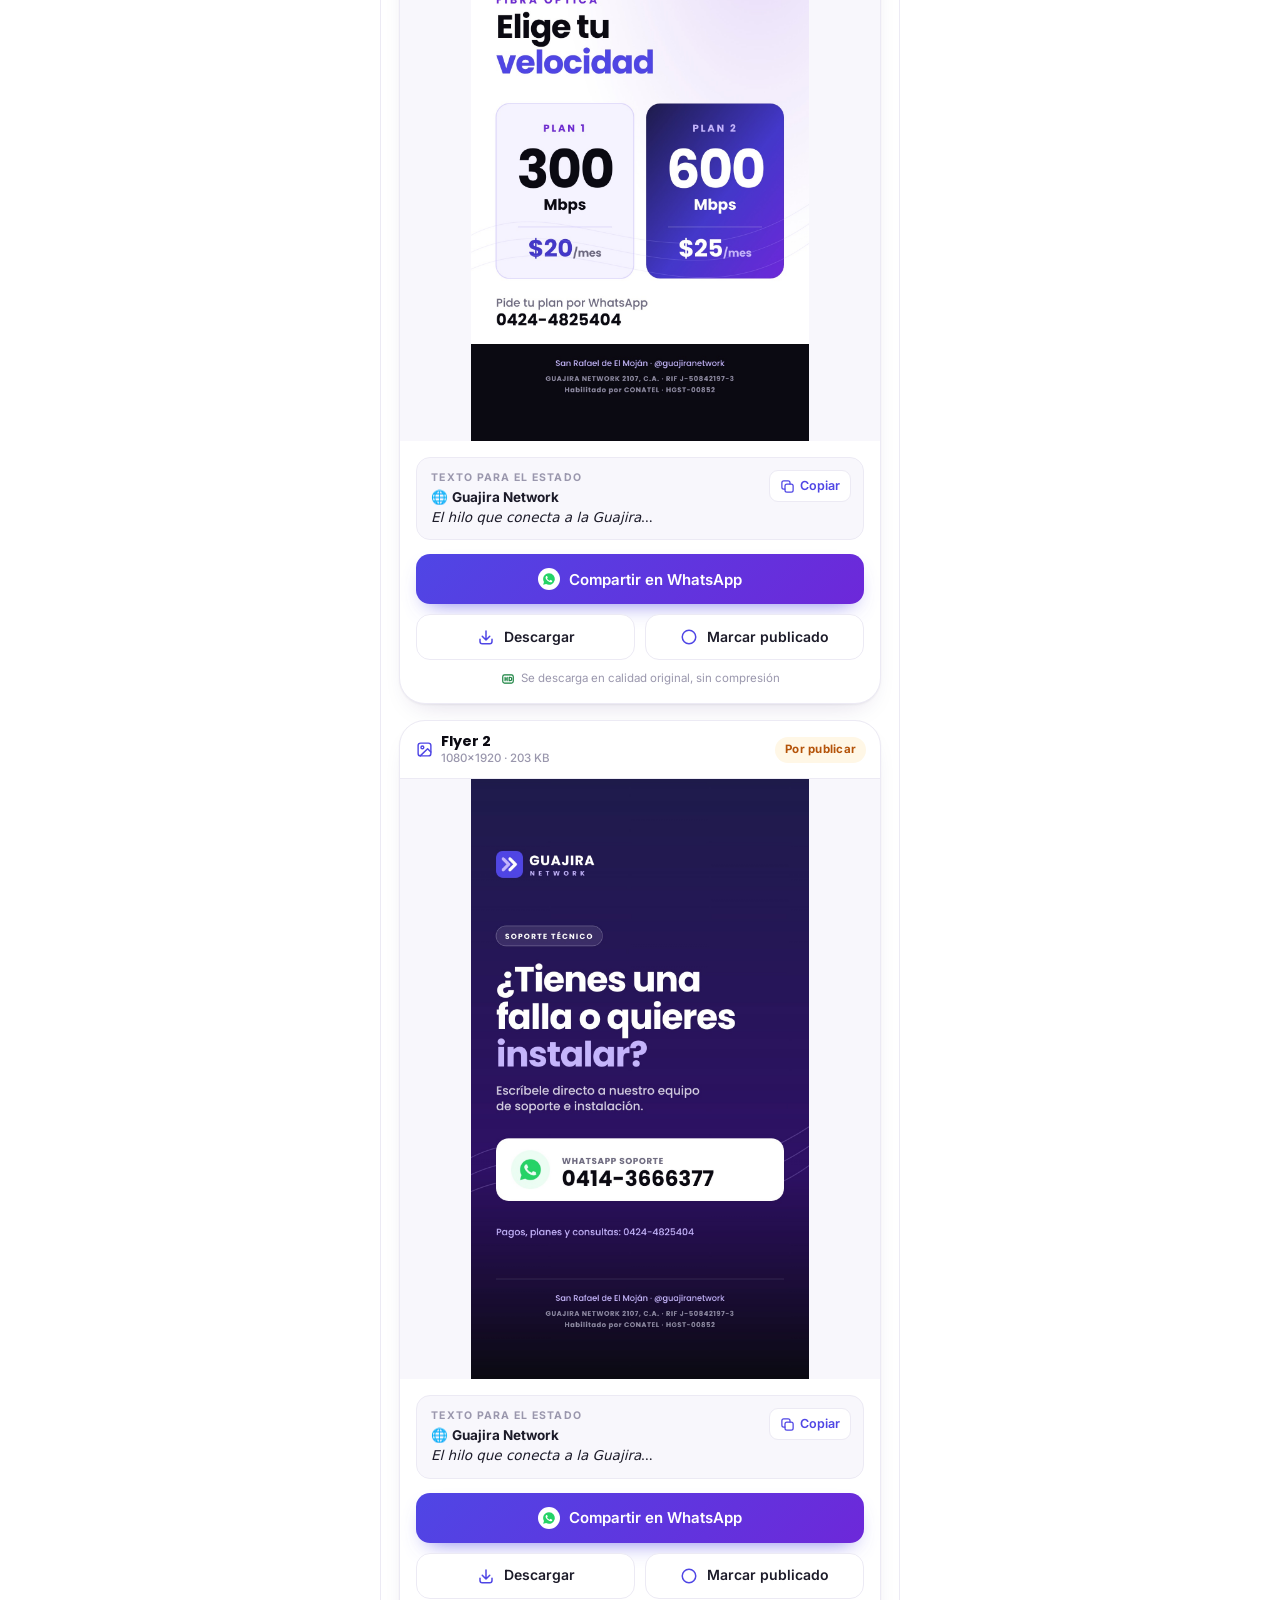
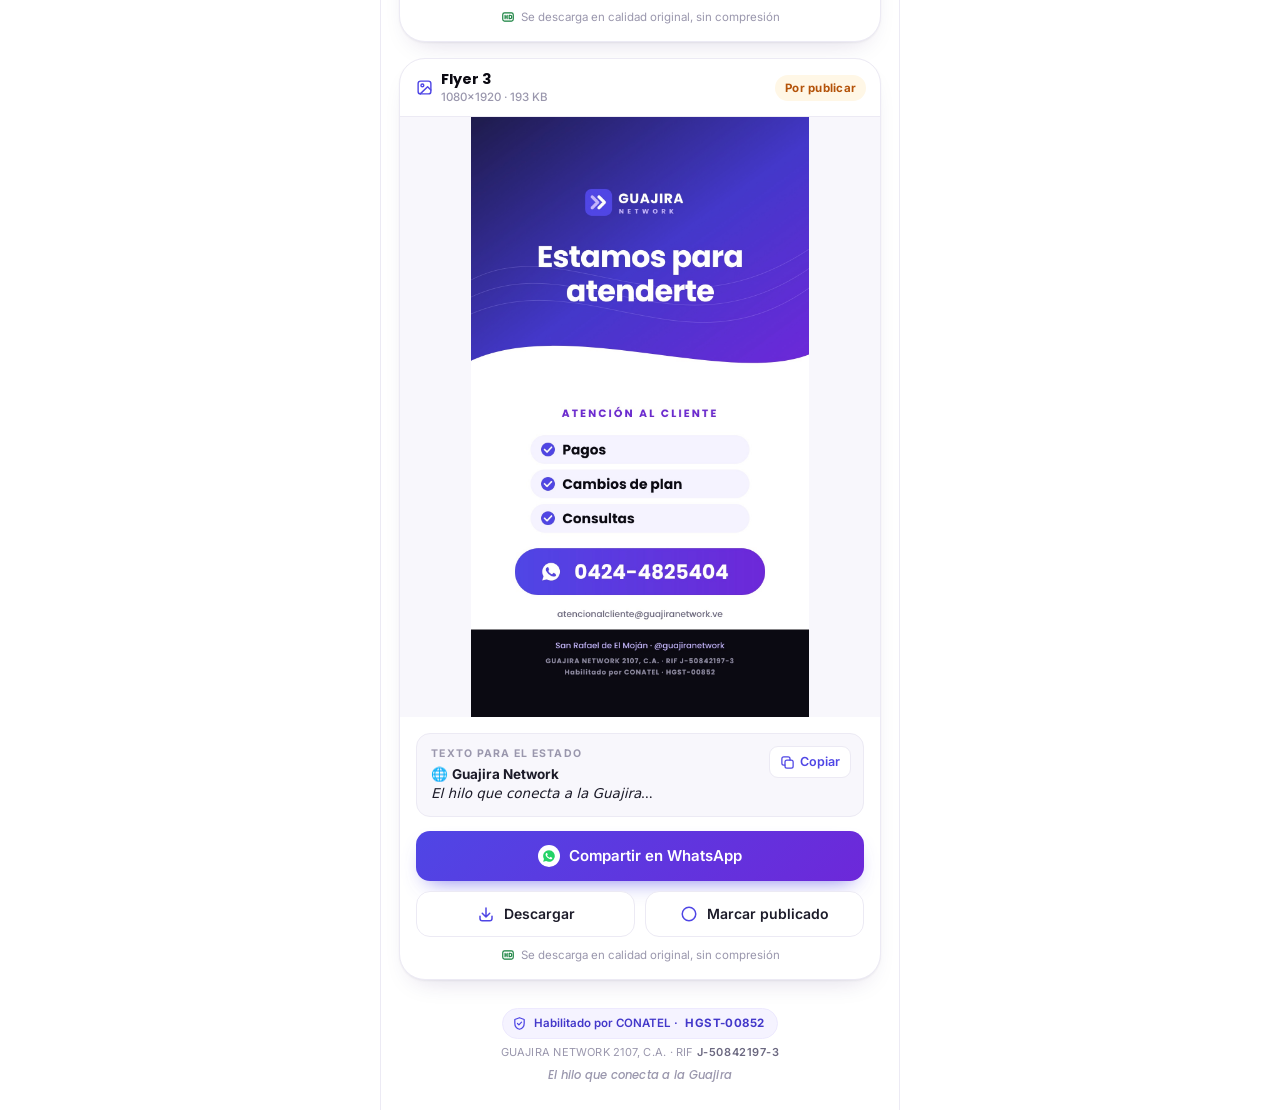
==== commit 171a1506: "Centro de Contenido: app completa + contenido del día - index.html: busca en contenido/ (y raíz), de" ====
--- a/index.html
+++ b/index.html
@@ -143,6 +143,9 @@
 .giro{width:18px;height:18px;border:2.5px solid currentColor;border-right-color:transparent;border-radius:50%;animation:giro .7s linear infinite}
 @keyframes giro{to{transform:rotate(360deg)}}
 
+.ruta{margin-top:18px;padding:14px;border-radius:var(--r-md);background:var(--superficie);border:1px solid var(--linea);font-size:12.5px;color:var(--gris);line-height:1.5}
+.ruta b{display:block;color:var(--tinta);font-size:13px;margin-bottom:2px}
+.ruta code{display:block;margin:6px 0 8px;padding:8px 10px;border-radius:9px;background:#fff;border:1px solid var(--linea);font:600 12px/1.4 ui-monospace,Menlo,Consolas,monospace;color:var(--indigo-700);word-break:normal;overflow-wrap:anywhere}
 /* Pie legal */
 .legal{text-align:center;padding:28px 8px 6px;display:flex;flex-direction:column;align-items:center;gap:6px}
 .conatel{display:inline-flex;align-items:center;gap:7px;padding:6px 12px 6px 9px;border-radius:999px;background:var(--lila-50);border:1px solid var(--lila-100);color:var(--indigo-700);font-size:11.5px;font-weight:600}
@@ -219,7 +222,8 @@
 
    La app los muestra tal cual y los descarga/comparte en su calidad ORIGINAL.
    ═══════════════════════════════════════════════════════════════════════════ */
-const CARPETA = "contenido/";
+const CARPETAS = ["contenido/", "", "gestor/contenido/", "Contenido/"];   // dónde busca, en este orden
+const CARPETA = CARPETAS[0];
 const TZ = "America/Caracas";
 const EMPRESA = { razon: "GUAJIRA NETWORK 2107, C.A.", rif: "J-50842197-3", conatel: "HGST-00852", slogan: "El hilo que conecta a la Guajira" };
 const SLOTS = [
@@ -270,16 +274,24 @@
 const publicadoEn = p => { const r = leerPub()[p.slot]; return r && r.firma === firma(p) ? r.t : null; };
 
 /* ───────── Carga del contenido ───────── */
+async function existe(url) {
+  try {
+    let r = await fetch(url, { method: "HEAD", cache: "no-store" });
+    if (r.status === 405 || r.status === 501) r = await fetch(url, { cache: "no-store", headers: { Range: "bytes=0-0" } });
+    return r.ok ? r : null;
+  } catch { return null; }
+}
 async function buscarArchivo(slot) {
   const v = Date.now();
-  for (const nombre of slot.archivos) {
-    const url = `${CARPETA}${nombre}?v=${v}`;
-    try {
-      const r = await fetch(url, { method: "HEAD", cache: "no-store" });
-      if (!r.ok) continue;
-      const lm = r.headers.get("last-modified"), len = r.headers.get("content-length");
-      return { slot: slot.id, tipo: slot.tipo, archivo: nombre, url, mime: r.headers.get("content-type") || "", modificado: lm ? Date.parse(lm) : null, bytes: len ? +len : null };
-    } catch {}
+  for (const carpeta of CARPETAS) for (const nombre of slot.archivos) {
+    const url = `${carpeta}${nombre}?v=${v}`;
+    {
+      const r = await existe(url);
+      if (!r) continue;
+      const rango = r.headers.get("content-range");
+      const lm = r.headers.get("last-modified"), len = rango ? rango.split("/")[1] : r.headers.get("content-length");
+      return { slot: slot.id, tipo: slot.tipo, archivo: nombre, carpeta, url, mime: r.headers.get("content-type") || "", modificado: lm ? Date.parse(lm) : null, bytes: len ? +len : null };
+    }
   }
   return null;
 }
@@ -288,7 +300,7 @@
   S.dia = hoyISO();
   const [piezas, texto] = await Promise.all([
     Promise.all(SLOTS.map(buscarArchivo)),
-    fetch(`${CARPETA}texto.txt?v=${Date.now()}`, { cache: "no-store" }).then(r => r.ok ? r.text() : "").catch(() => "")
+    (async () => { for (const c of CARPETAS) { try { const r = await fetch(`${c}texto.txt?v=${Date.now()}`, { cache: "no-store" }); if (r.ok) return await r.text(); } catch {} } return ""; })()
   ]);
   const antes = SLOTS.map(s => firma(S.piezas[s.id])).join();
   S.piezas = Object.fromEntries(SLOTS.map((s, i) => [s.id, piezas[i]]));
@@ -324,6 +336,7 @@
     ${p.video ? pieza(p.video) : vacia(SLOTS[0])}
     <div class="sec-h"><h3>Flyers del día</h3><small>${SLOTS.slice(1).filter(s => p[s.id]).length} de 3</small></div>
     ${SLOTS.slice(1).map(s => p[s.id] ? pieza(p[s.id]) : vacia(s)).join("")}
+    ${disp.length < 4 ? `<div class="ruta"><b>¿Dónde van los archivos?</b>La app los busca en esta dirección:<code>${esc(new URL(CARPETA, location.href).href)}</code>Nombres exactos: <code>video.mp4 · flyer1.jpg · flyer2.jpg · flyer3.jpg</code></div>` : ""}
     ${LEGAL}`;
   // Medidas reales (para mostrar resolución y duración)
   document.querySelectorAll("[data-medir]").forEach(el => {
